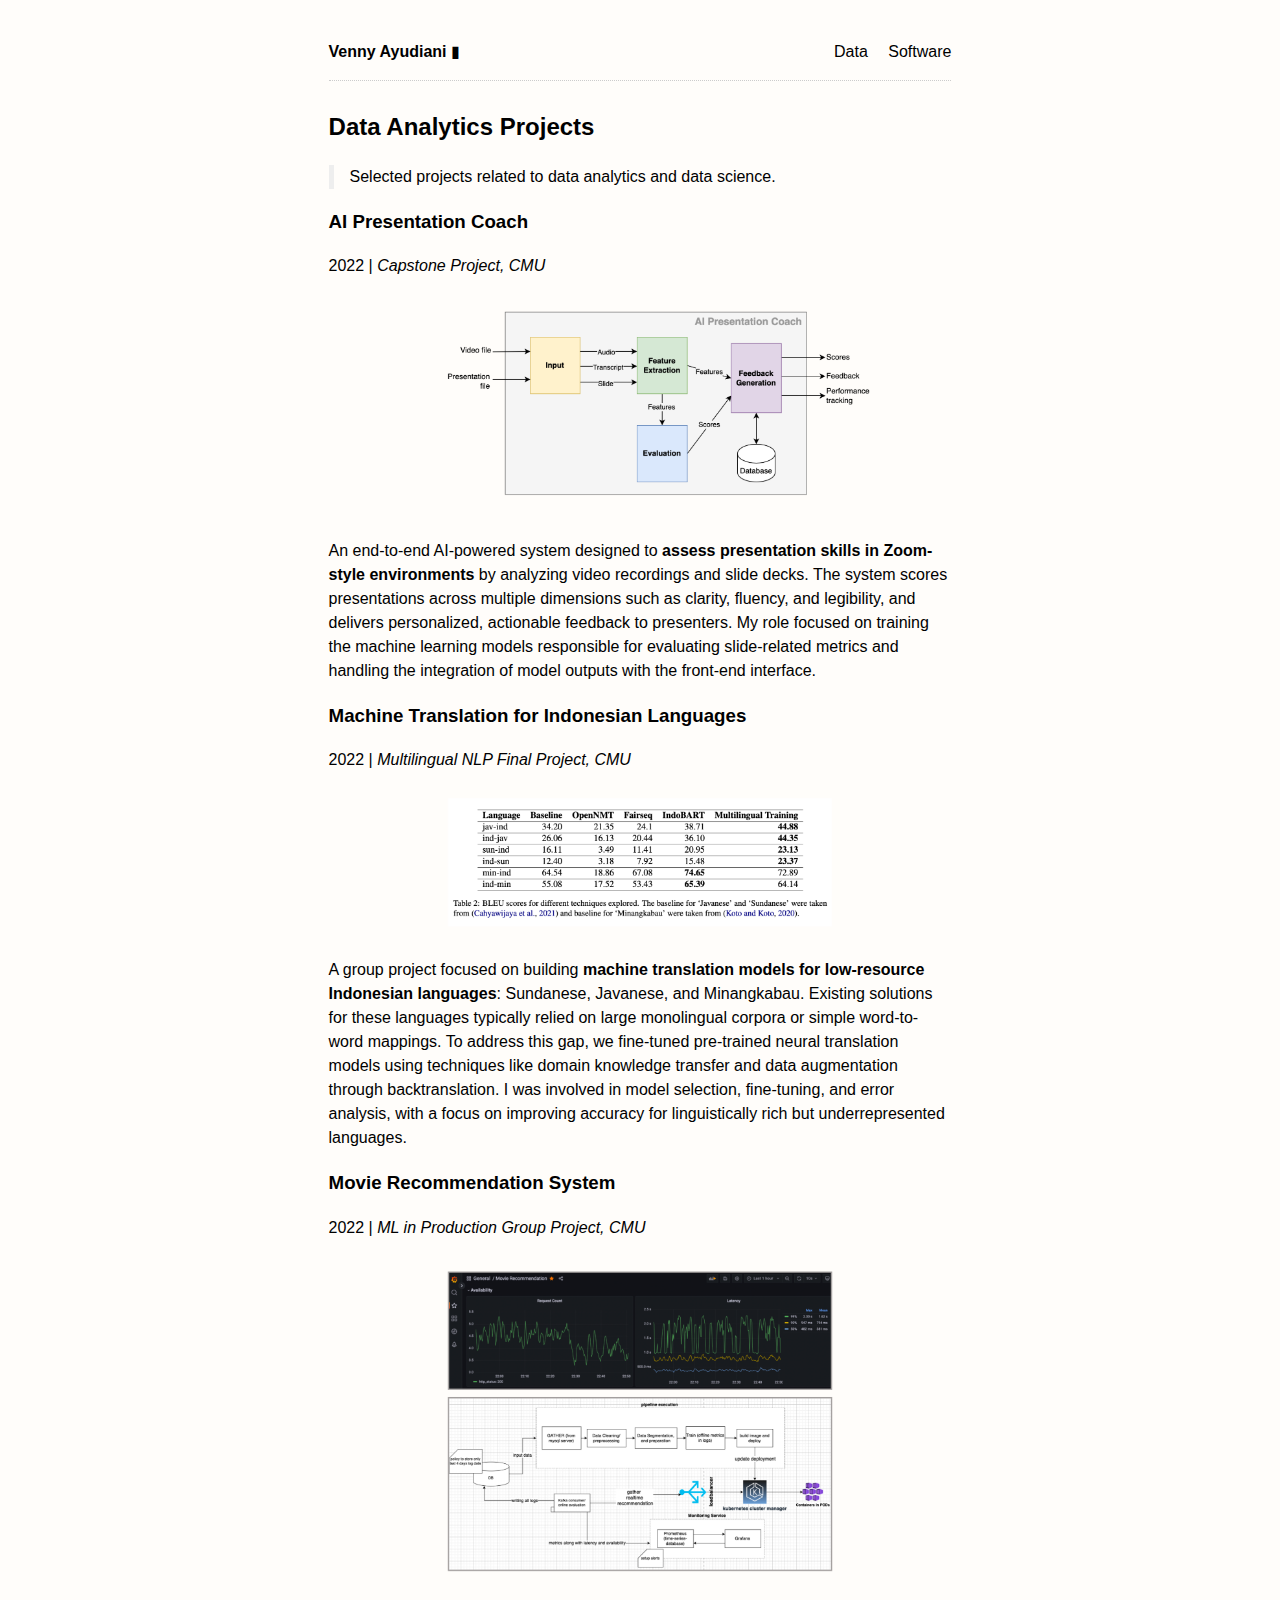
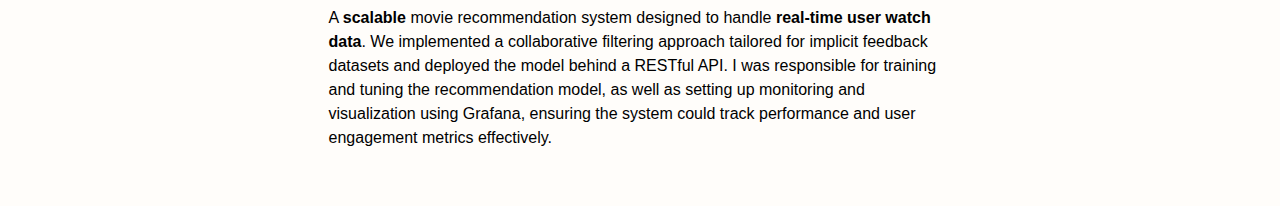
==== data/index.html @ bbbc48a0 "Update site" ====
<!doctype html>
<html lang="en">
  <head>
    <meta charset="utf-8">
    <meta http-equiv="X-UA-Compatible" content="IE=edge">
    <meta name="viewport" content="width=device-width, initial-scale=1">
    <meta name="author" content="Liste - https://vennylaras.github.io/">
    <title>Data Analytics Projects | Venny Ayudiani</title>
    <meta name="description" content="A Landing Page">
    <meta property="og:title" content="Data Analytics Projects" />
<meta property="og:description" content="Selected projects related to data analytics and data science.
 AI Presentation Coach 2022 | Capstone Project, CMU
An end-to-end AI-powered system designed to assess presentation skills in Zoom-style environments by analyzing video recordings and slide decks. The system scores presentations across multiple dimensions such as clarity, fluency, and legibility, and delivers personalized, actionable feedback to presenters. My role focused on training the machine learning models responsible for evaluating slide-related metrics and handling the integration of model outputs with the front-end interface." />
<meta property="og:type" content="article" />
<meta property="og:url" content="https://vennylaras.github.io/data/" /><meta property="article:section" content="" />




    <meta itemprop="name" content="Data Analytics Projects">
<meta itemprop="description" content="Selected projects related to data analytics and data science.
 AI Presentation Coach 2022 | Capstone Project, CMU
An end-to-end AI-powered system designed to assess presentation skills in Zoom-style environments by analyzing video recordings and slide decks. The system scores presentations across multiple dimensions such as clarity, fluency, and legibility, and delivers personalized, actionable feedback to presenters. My role focused on training the machine learning models responsible for evaluating slide-related metrics and handling the integration of model outputs with the front-end interface.">

<meta itemprop="wordCount" content="241">
<meta itemprop="keywords" content="" />
    
    <link rel="canonical" href="https://vennylaras.github.io/data/">
    <link rel="icon" href="https://vennylaras.github.io//assets/favicon.ico">
    <link rel="dns-prefetch" href="https://www.google-analytics.com">
    <link href="https://www.google-analytics.com" rel="preconnect" crossorigin>
    <link rel="alternate" type="application/atom+xml" title="Venny Ayudiani" href="https://vennylaras.github.io//atom.xml" />
    <link rel="alternate" type="application/json" title="Venny Ayudiani" href="https://vennylaras.github.io//feed.json" />
    <link rel="shortcut icon" type="image/png" href="[data-uri]">
    
    
    <style>*,:after,:before{box-sizing:border-box;padding:0}body{font:1rem/1.5 bricolage grotesque,-apple-system,BlinkMacSystemFont,segoe ui,Helvetica,Arial,sans-serif;text-rendering:optimizeLegibility;-webkit-font-smoothing:antialiased;-moz-osx-font-smoothing:grayscale;padding:2rem;background:#fffdfa;color:#000}.skip-link{position:absolute;top:-40px;left:0;background:#eee;z-index:100}.skip-link:focus{top:0}header{display:flex;justify-content:space-between;align-items:center;position:relative;padding-bottom:1rem}header .burger{display:none;background:0 0;border:none;padding:0;cursor:pointer}header .burger span{display:block;width:25px;height:3px;background:#000;margin:5px 0;transition:all .3s ease}@media(max-width:768px){header .burger{display:block;z-index:2}header .nav-menu{position:fixed;top:0;right:-100%;width:100%;height:100vh;background:#fffdfa;padding:2rem;transition:.3s ease;z-index:1}header .nav-menu.active{right:0}header .nav-menu ul{flex-direction:column;align-items:center;width:100%}header .nav-menu ul li{display:block;font-size:1.2rem;border-bottom:1px dotted #000;height:50px;display:flex;justify-content:center;align-items:center}header.menu-open .burger span:first-child{transform:rotate(45deg)translate(5px,6px)}header.menu-open .burger span:nth-child(2){opacity:0}header.menu-open .burger span:last-child{transform:rotate(-45deg)translate(5px,-6px)}}header a{text-decoration:none}header ul{list-style-type:none;padding:0}header li,header a{display:inline}.link{overflow:hidden;text-overflow:ellipsis;white-space:nowrap;overflow:hidden;text-overflow:ellipsis;text-decoration:none}.time{font-variant-numeric:tabular-nums;white-space:nowrap}blockquote{border-left:5px solid #eee;padding-left:1rem;margin:0}a,a:visited{color:inherit}a:hover,a.heading-link{text-decoration:none}pre{padding:.5rem;overflow:auto;overflow-x:scroll;overflow-wrap:normal}code,pre{font-family:San Francisco Mono,Monaco,consolas,lucida console,dejavu sans mono,bitstream vera sans mono,monospace;font-size:normal;font-size:small;background:#eee}code{margin:.1rem;border:none;overflow:visible;overflow-wrap:anywhere}ul{list-style-type:square}ul,ol{padding-left:1.2rem}.list{line-height:2;list-style-type:none;padding-left:0}.list li{padding-bottom:.1rem}.meta{color:#777}.content{max-width:70ch;margin:0 auto}h2.post{padding-top:.5rem}header ul a:first-child{padding-left:1rem}.nav{height:1px;background:#000;content:'';max-width:10%}.list li{display:flex;align-items:baseline}.list li time{flex:initial}.hr-list{margin-top:0;margin-bottom:0;margin-right:.5rem;margin-left:.5rem;height:1px;border:0;border-bottom:1px dotted #ccc;flex:1 0 1rem}.m,hr{border:0;margin:3rem 0}img{max-width:100%;height:auto}.post-date{margin:5% 0}.index-date{color:#9a9a9a}.animate-blink{animation:opacity 1s infinite;opacity:1}@keyframes opacity{0%{opacity:1}50%{opacity:.5}100%{opacity:0}}.tags{display:flex;justify-content:space-between}.tags ul{padding:0;margin:0}.tags li{display:inline}.avatar{height:120px;width:120px;position:relative;margin:-10px 0 0 15px;float:right;border-radius:50%}table{width:100%;border-collapse:collapse}th,td{border:1px solid #ddd;text-align:left;padding:8px}th{background-color:#f2f2f2} </style>
  
    
  
  
  <script type="application/ld+json">
  {
      "@context": "http://schema.org",
      "@type": "BlogPosting",
      "articleSection": "",
      "name": "Data Analytics Projects",
      "headline": "Data Analytics Projects",
      "alternativeHeadline": "",
      "description": "Selected projects related to data analytics and data science.\n AI Presentation Coach 2022 | Capstone Project, CMU\nAn end-to-end AI-powered system designed to assess presentation skills in Zoom-style environments by analyzing video recordings and slide decks. The system scores presentations across multiple dimensions such as clarity, fluency, and legibility, and delivers personalized, actionable feedback to presenters. My role focused on training the machine learning models responsible for evaluating slide-related metrics and handling the integration of model outputs with the front-end interface.",
      "inLanguage": "en-us",
      "isFamilyFriendly": "true",
      "mainEntityOfPage": {
          "@type": "WebPage",
          "@id": "https:\/\/vennylaras.github.io\/data\/"
      },
      "author" : {
          "@type": "Person",
          "name": ""
      },
      "creator" : {
          "@type": "Person",
          "name": ""
      },
      "accountablePerson" : {
          "@type": "Person",
          "name": ""
      },
      "copyrightHolder" : "Venny Ayudiani",
      "copyrightYear" : "0001",
      "dateCreated": "0001-01-01T00:00:00.00Z",
      "datePublished": "0001-01-01T00:00:00.00Z",
      "dateModified": "0001-01-01T00:00:00.00Z",
      "publisher":{
          "@type":"Organization",
          "name": "Venny Ayudiani",
          "url": "https://vennylaras.github.io/",
          "logo": {
              "@type": "ImageObject",
              "url": "https:\/\/vennylaras.github.io\/assets\/favicon.ico",
              "width":"32",
              "height":"32"
          }
      },
      "image": "https://vennylaras.github.io/assets/favicon.ico",
      "url" : "https:\/\/vennylaras.github.io\/data\/",
      "wordCount" : "241",
      "genre" : [ ],
      "keywords" : [ ]
  }
  </script>
  
  
  </head>

<body>
  <a class="skip-link" href="#main">Skip to main</a>
  <main id="main">
  <div class="content">
    <header>
<p style="padding: 0;margin: 0;">
  <a href="/">
    <b>Venny Ayudiani</b>
    <span class="text-stone-500 animate-blink">▮</span>
  </a>
</p>
<ul style="padding: 0;margin: 0;">
  
  
  <li class="">
    <a href="/data/"><span>Data</span></a>
    
  <li class="">
    <a href="/software/"><span>Software</span></a>
    
  </li>
</ul>
</header>
<hr class="hr-list" style="padding: 0;margin: 0;">
    <section>
      <h2 class="post">Data Analytics Projects</h2>
      <blockquote>
<p>Selected projects related to data analytics and data science.</p>
</blockquote>
<h3 id="ai-presentation-coach">AI Presentation Coach</h3>
<p>2022 | <em>Capstone Project, CMU</em></p>
<p><img
  src="/images/data-aipc1.png"
  alt="AI Presentation Coach"
  loading="lazy"
  decoding="async"
  class="full-width"
/>

</p>
<p>An end-to-end AI-powered system designed to <strong>assess presentation skills in Zoom-style environments</strong> by analyzing video recordings and slide decks. The system scores presentations across multiple dimensions such as clarity, fluency, and legibility, and delivers personalized, actionable feedback to presenters. My role focused on training the machine learning models responsible for evaluating slide-related metrics and handling the integration of model outputs with the front-end interface.</p>
<h3 id="machine-translation-for-indonesian-languages">Machine Translation for Indonesian Languages</h3>
<p>2022 | <em>Multilingual NLP Final Project, CMU</em></p>
<p><img
  src="/images/data-mnlp.png"
  alt="Machine Translation for Indonesian Languages"
  loading="lazy"
  decoding="async"
  class="full-width"
/>

</p>
<p>A group project focused on building <strong>machine translation models for low-resource Indonesian languages</strong>: Sundanese, Javanese, and Minangkabau. Existing solutions for these languages typically relied on large monolingual corpora or simple word-to-word mappings. To address this gap, we fine-tuned pre-trained neural translation models using techniques like domain knowledge transfer and data augmentation through backtranslation. I was involved in model selection, fine-tuning, and error analysis, with a focus on improving accuracy for linguistically rich but underrepresented languages.</p>
<h3 id="movie-recommendation-system">Movie Recommendation System</h3>
<p>2022 | <em>ML in Production Group Project, CMU</em></p>
<p><img
  src="/images/data-mlprod.png"
  alt="Movie Recommendation System"
  loading="lazy"
  decoding="async"
  class="full-width"
/>

</p>
<p>A <strong>scalable</strong> movie recommendation system designed to handle <strong>real-time user watch data</strong>. We implemented a collaborative filtering approach tailored for implicit feedback datasets and deployed the model behind a RESTful API. I was responsible for training and tuning the recommendation model, as well as setting up monitoring and visualization using Grafana, ensuring the system could track performance and user engagement metrics effectively.</p>

      
    </section>
    
  </div>
</main>
</body>
</html>
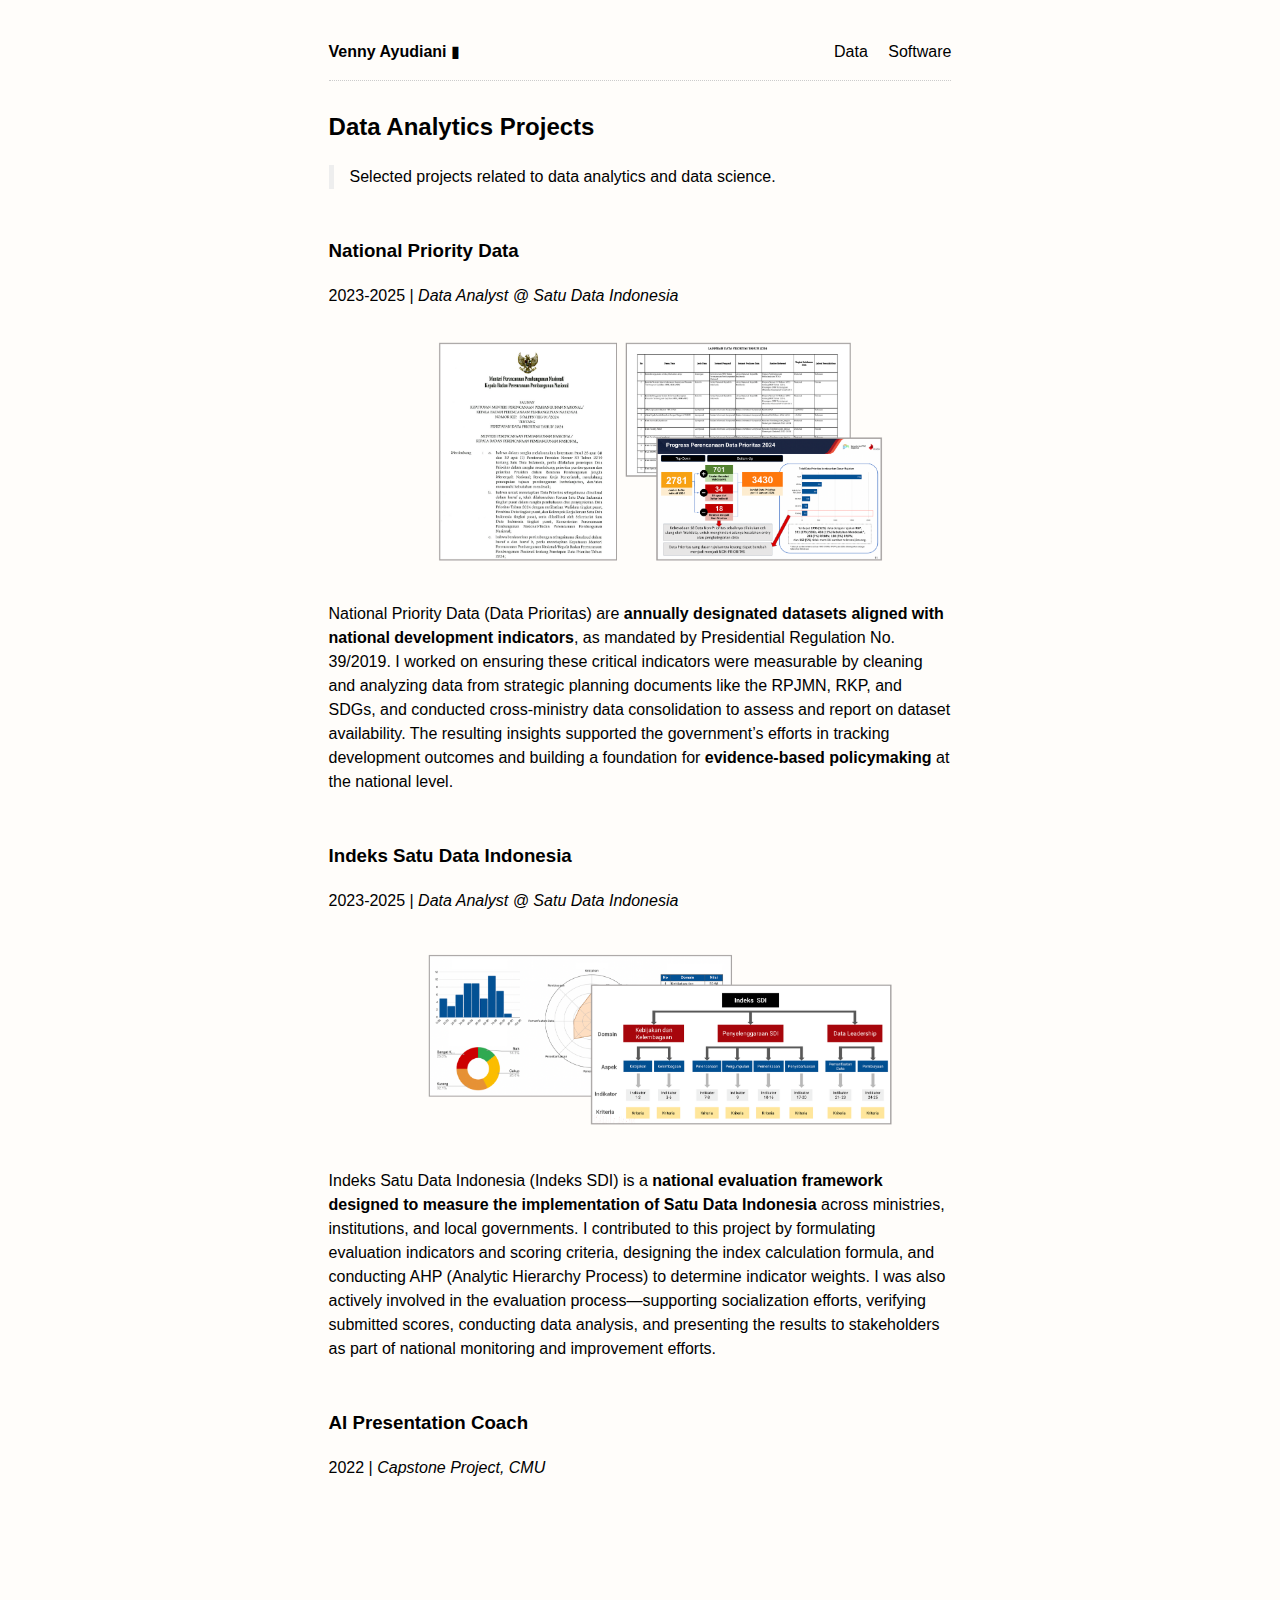
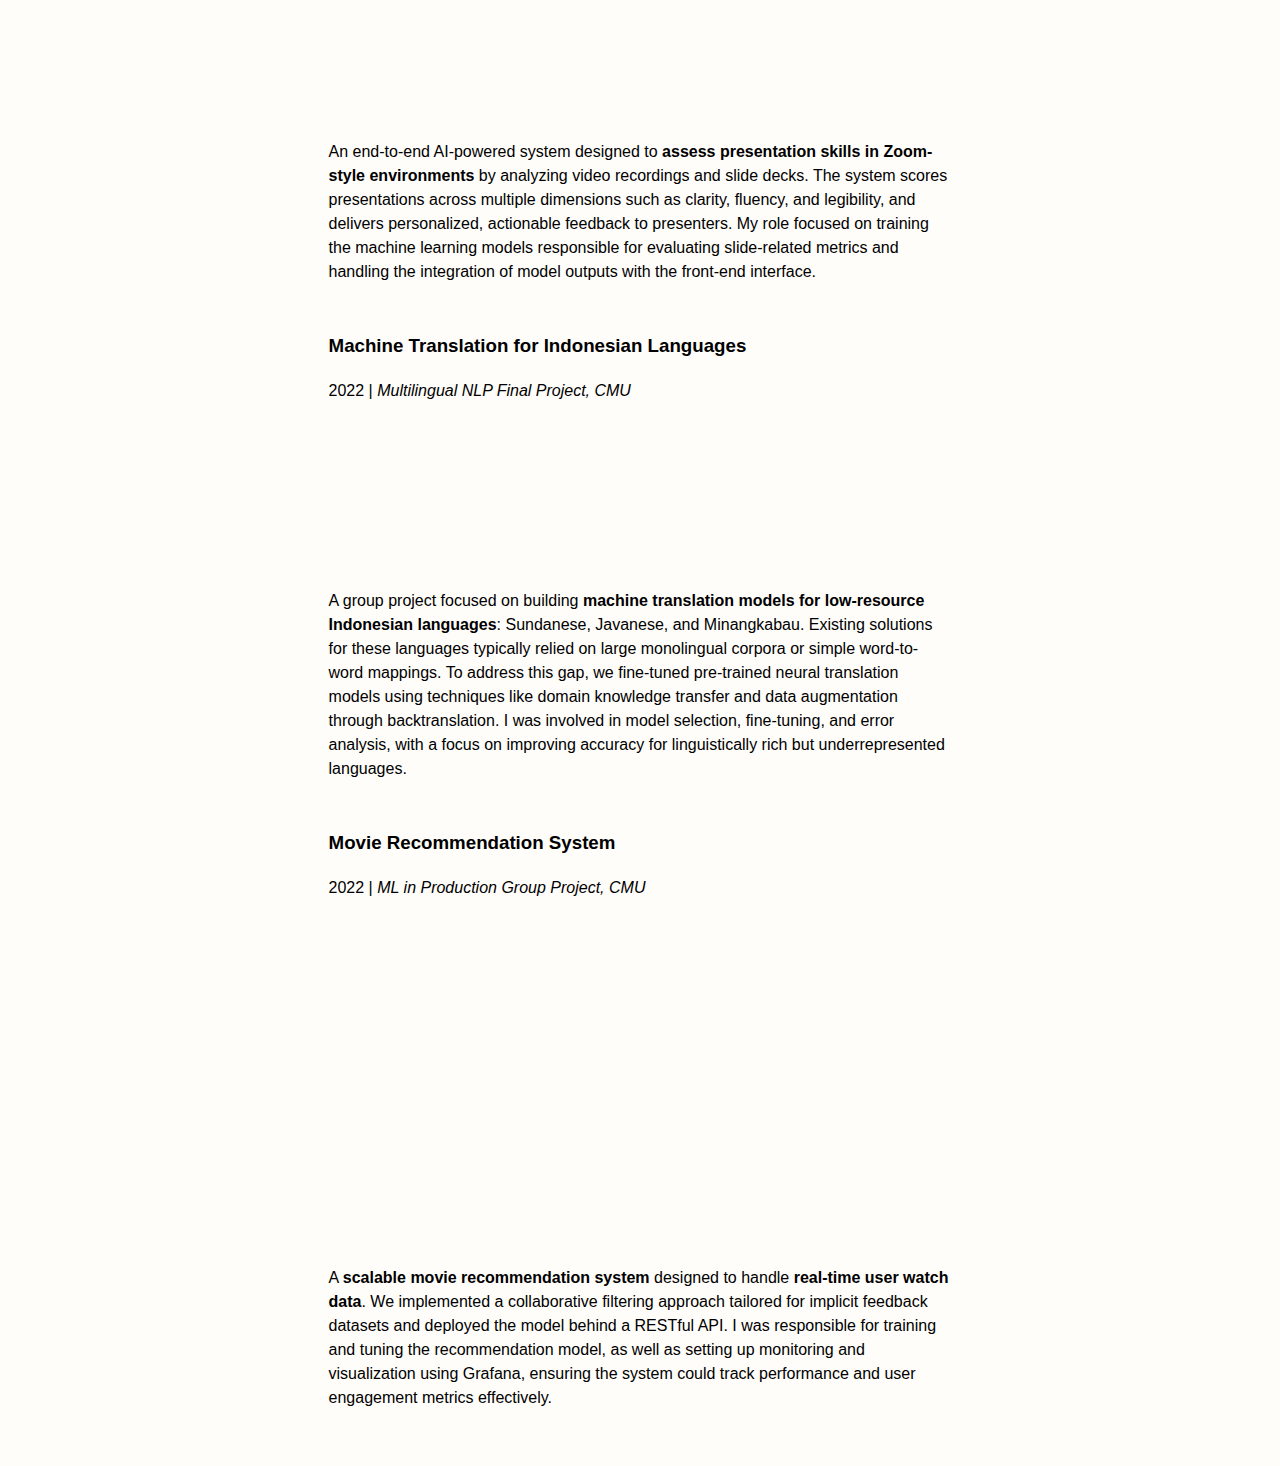
==== commit a583e376: "Add projects" ====
--- a/data/index.html
+++ b/data/index.html
@@ -9,8 +9,8 @@
     <meta name="description" content="A Landing Page">
     <meta property="og:title" content="Data Analytics Projects" />
 <meta property="og:description" content="Selected projects related to data analytics and data science.
- AI Presentation Coach 2022 | Capstone Project, CMU
-An end-to-end AI-powered system designed to assess presentation skills in Zoom-style environments by analyzing video recordings and slide decks. The system scores presentations across multiple dimensions such as clarity, fluency, and legibility, and delivers personalized, actionable feedback to presenters. My role focused on training the machine learning models responsible for evaluating slide-related metrics and handling the integration of model outputs with the front-end interface." />
+  National Priority Data 2023-2025 | Data Analyst @ Satu Data Indonesia
+National Priority Data (Data Prioritas) are annually designated datasets aligned with national development indicators, as mandated by Presidential Regulation No. 39/2019. I worked on ensuring these critical indicators were measurable by cleaning and analyzing data from strategic planning documents like the RPJMN, RKP, and SDGs, and conducted cross-ministry data consolidation to assess and report on dataset availability." />
 <meta property="og:type" content="article" />
 <meta property="og:url" content="https://vennylaras.github.io/data/" /><meta property="article:section" content="" />
 
@@ -19,10 +19,10 @@
 
     <meta itemprop="name" content="Data Analytics Projects">
 <meta itemprop="description" content="Selected projects related to data analytics and data science.
- AI Presentation Coach 2022 | Capstone Project, CMU
-An end-to-end AI-powered system designed to assess presentation skills in Zoom-style environments by analyzing video recordings and slide decks. The system scores presentations across multiple dimensions such as clarity, fluency, and legibility, and delivers personalized, actionable feedback to presenters. My role focused on training the machine learning models responsible for evaluating slide-related metrics and handling the integration of model outputs with the front-end interface.">
+  National Priority Data 2023-2025 | Data Analyst @ Satu Data Indonesia
+National Priority Data (Data Prioritas) are annually designated datasets aligned with national development indicators, as mandated by Presidential Regulation No. 39/2019. I worked on ensuring these critical indicators were measurable by cleaning and analyzing data from strategic planning documents like the RPJMN, RKP, and SDGs, and conducted cross-ministry data consolidation to assess and report on dataset availability.">
 
-<meta itemprop="wordCount" content="241">
+<meta itemprop="wordCount" content="427">
 <meta itemprop="keywords" content="" />
     
     <link rel="canonical" href="https://vennylaras.github.io/data/">
@@ -34,7 +34,7 @@
     <link rel="shortcut icon" type="image/png" href="[data-uri]">
     
     
-    <style>*,:after,:before{box-sizing:border-box;padding:0}body{font:1rem/1.5 bricolage grotesque,-apple-system,BlinkMacSystemFont,segoe ui,Helvetica,Arial,sans-serif;text-rendering:optimizeLegibility;-webkit-font-smoothing:antialiased;-moz-osx-font-smoothing:grayscale;padding:2rem;background:#fffdfa;color:#000}.skip-link{position:absolute;top:-40px;left:0;background:#eee;z-index:100}.skip-link:focus{top:0}header{display:flex;justify-content:space-between;align-items:center;position:relative;padding-bottom:1rem}header .burger{display:none;background:0 0;border:none;padding:0;cursor:pointer}header .burger span{display:block;width:25px;height:3px;background:#000;margin:5px 0;transition:all .3s ease}@media(max-width:768px){header .burger{display:block;z-index:2}header .nav-menu{position:fixed;top:0;right:-100%;width:100%;height:100vh;background:#fffdfa;padding:2rem;transition:.3s ease;z-index:1}header .nav-menu.active{right:0}header .nav-menu ul{flex-direction:column;align-items:center;width:100%}header .nav-menu ul li{display:block;font-size:1.2rem;border-bottom:1px dotted #000;height:50px;display:flex;justify-content:center;align-items:center}header.menu-open .burger span:first-child{transform:rotate(45deg)translate(5px,6px)}header.menu-open .burger span:nth-child(2){opacity:0}header.menu-open .burger span:last-child{transform:rotate(-45deg)translate(5px,-6px)}}header a{text-decoration:none}header ul{list-style-type:none;padding:0}header li,header a{display:inline}.link{overflow:hidden;text-overflow:ellipsis;white-space:nowrap;overflow:hidden;text-overflow:ellipsis;text-decoration:none}.time{font-variant-numeric:tabular-nums;white-space:nowrap}blockquote{border-left:5px solid #eee;padding-left:1rem;margin:0}a,a:visited{color:inherit}a:hover,a.heading-link{text-decoration:none}pre{padding:.5rem;overflow:auto;overflow-x:scroll;overflow-wrap:normal}code,pre{font-family:San Francisco Mono,Monaco,consolas,lucida console,dejavu sans mono,bitstream vera sans mono,monospace;font-size:normal;font-size:small;background:#eee}code{margin:.1rem;border:none;overflow:visible;overflow-wrap:anywhere}ul{list-style-type:square}ul,ol{padding-left:1.2rem}.list{line-height:2;list-style-type:none;padding-left:0}.list li{padding-bottom:.1rem}.meta{color:#777}.content{max-width:70ch;margin:0 auto}h2.post{padding-top:.5rem}header ul a:first-child{padding-left:1rem}.nav{height:1px;background:#000;content:'';max-width:10%}.list li{display:flex;align-items:baseline}.list li time{flex:initial}.hr-list{margin-top:0;margin-bottom:0;margin-right:.5rem;margin-left:.5rem;height:1px;border:0;border-bottom:1px dotted #ccc;flex:1 0 1rem}.m,hr{border:0;margin:3rem 0}img{max-width:100%;height:auto}.post-date{margin:5% 0}.index-date{color:#9a9a9a}.animate-blink{animation:opacity 1s infinite;opacity:1}@keyframes opacity{0%{opacity:1}50%{opacity:.5}100%{opacity:0}}.tags{display:flex;justify-content:space-between}.tags ul{padding:0;margin:0}.tags li{display:inline}.avatar{height:120px;width:120px;position:relative;margin:-10px 0 0 15px;float:right;border-radius:50%}table{width:100%;border-collapse:collapse}th,td{border:1px solid #ddd;text-align:left;padding:8px}th{background-color:#f2f2f2} </style>
+    <style>*,:after,:before{box-sizing:border-box;padding:0}body{font:1rem/1.5 bricolage grotesque,-apple-system,BlinkMacSystemFont,segoe ui,Helvetica,Arial,sans-serif;text-rendering:optimizeLegibility;-webkit-font-smoothing:antialiased;-moz-osx-font-smoothing:grayscale;padding:2rem;background:#fffdfa;color:#000}.skip-link{position:absolute;top:-40px;left:0;background:#eee;z-index:100}.skip-link:focus{top:0}header{display:flex;justify-content:space-between;align-items:center;position:relative;padding-bottom:1rem}header .burger{display:none;background:0 0;border:none;padding:0;cursor:pointer}header .burger span{display:block;width:25px;height:3px;background:#000;margin:5px 0;transition:all .3s ease}@media(max-width:768px){header .burger{display:block;z-index:2}header .nav-menu{position:fixed;top:0;right:-100%;width:100%;height:100vh;background:#fffdfa;padding:2rem;transition:.3s ease;z-index:1}header .nav-menu.active{right:0}header .nav-menu ul{flex-direction:column;align-items:center;width:100%}header .nav-menu ul li{display:block;font-size:1.2rem;border-bottom:1px dotted #000;height:50px;display:flex;justify-content:center;align-items:center}header.menu-open .burger span:first-child{transform:rotate(45deg)translate(5px,6px)}header.menu-open .burger span:nth-child(2){opacity:0}header.menu-open .burger span:last-child{transform:rotate(-45deg)translate(5px,-6px)}}header a{text-decoration:none}header ul{list-style-type:none;padding:0}header li,header a{display:inline}.link{overflow:hidden;text-overflow:ellipsis;white-space:nowrap;overflow:hidden;text-overflow:ellipsis;text-decoration:none}.time{font-variant-numeric:tabular-nums;white-space:nowrap}blockquote{border-left:5px solid #eee;padding-left:1rem;margin:0}a,a:visited{color:inherit}a:hover,a.heading-link{text-decoration:none}pre{padding:.5rem;overflow:auto;overflow-x:scroll;overflow-wrap:normal}code,pre{font-family:San Francisco Mono,Monaco,consolas,lucida console,dejavu sans mono,bitstream vera sans mono,monospace;font-size:normal;font-size:small;background:#eee}code{margin:.1rem;border:none;overflow:visible;overflow-wrap:anywhere}ul{list-style-type:square}ul,ol{padding-left:1.2rem}.list{line-height:2;list-style-type:none;padding-left:0}.list li{padding-bottom:.1rem}.meta{color:#777}.content{max-width:70ch;margin:0 auto}h2.post{padding-top:.5rem}header ul a:first-child{padding-left:1rem}.nav{height:1px;background:#000;content:'';max-width:10%}.list li{display:flex;align-items:baseline}.list li time{flex:initial}.hr-list{margin-top:0;margin-bottom:0;margin-right:.5rem;margin-left:.5rem;height:1px;border:0;border-bottom:1px dotted #ccc;flex:1 0 1rem}.m,hr{border:0;margin:1.5rem 0}img{max-width:100%;height:auto}.post-date{margin:5% 0}.index-date{color:#9a9a9a}.animate-blink{animation:opacity 1s infinite;opacity:1}@keyframes opacity{0%{opacity:1}50%{opacity:.5}100%{opacity:0}}.tags{display:flex;justify-content:space-between}.tags ul{padding:0;margin:0}.tags li{display:inline}.avatar{height:120px;width:120px;position:relative;margin:-10px 0 0 15px;float:right;border-radius:50%}table{width:100%;border-collapse:collapse}th,td{border:1px solid #ddd;text-align:left;padding:8px}th{background-color:#f2f2f2} </style>
   
     
   
@@ -47,7 +47,7 @@
       "name": "Data Analytics Projects",
       "headline": "Data Analytics Projects",
       "alternativeHeadline": "",
-      "description": "Selected projects related to data analytics and data science.\n AI Presentation Coach 2022 | Capstone Project, CMU\nAn end-to-end AI-powered system designed to assess presentation skills in Zoom-style environments by analyzing video recordings and slide decks. The system scores presentations across multiple dimensions such as clarity, fluency, and legibility, and delivers personalized, actionable feedback to presenters. My role focused on training the machine learning models responsible for evaluating slide-related metrics and handling the integration of model outputs with the front-end interface.",
+      "description": "Selected projects related to data analytics and data science.\n  National Priority Data 2023-2025 | Data Analyst @ Satu Data Indonesia\nNational Priority Data (Data Prioritas) are annually designated datasets aligned with national development indicators, as mandated by Presidential Regulation No. 39\/2019. I worked on ensuring these critical indicators were measurable by cleaning and analyzing data from strategic planning documents like the RPJMN, RKP, and SDGs, and conducted cross-ministry data consolidation to assess and report on dataset availability.",
       "inLanguage": "en-us",
       "isFamilyFriendly": "true",
       "mainEntityOfPage": {
@@ -84,7 +84,7 @@
       },
       "image": "https://vennylaras.github.io/assets/favicon.ico",
       "url" : "https:\/\/vennylaras.github.io\/data\/",
-      "wordCount" : "241",
+      "wordCount" : "427",
       "genre" : [ ],
       "keywords" : [ ]
   }
@@ -122,6 +122,33 @@
       <blockquote>
 <p>Selected projects related to data analytics and data science.</p>
 </blockquote>
+<hr>
+<h3 id="national-priority-data">National Priority Data</h3>
+<p>2023-2025 | <em>Data Analyst @ Satu Data Indonesia</em></p>
+<p><img
+  src="/images/data-dp.png"
+  alt="National Priority Data"
+  loading="lazy"
+  decoding="async"
+  class="full-width"
+/>
+
+</p>
+<p>National Priority Data (Data Prioritas) are <strong>annually designated datasets aligned with national development indicators</strong>, as mandated by Presidential Regulation No. 39/2019. I worked on ensuring these critical indicators were measurable by cleaning and analyzing data from strategic planning documents like the RPJMN, RKP, and SDGs, and conducted cross-ministry data consolidation to assess and report on dataset availability. The resulting insights supported the government’s efforts in tracking development outcomes and building a foundation for <strong>evidence-based policymaking</strong> at the national level.</p>
+<hr>
+<h3 id="indeks-satu-data-indonesia">Indeks Satu Data Indonesia</h3>
+<p>2023-2025 | <em>Data Analyst @ Satu Data Indonesia</em></p>
+<p><img
+  src="/images/data-indeks.png"
+  alt="Indeks Satu Data Indonesia"
+  loading="lazy"
+  decoding="async"
+  class="full-width"
+/>
+
+</p>
+<p>Indeks Satu Data Indonesia (Indeks SDI) is a <strong>national evaluation framework designed to measure the implementation of Satu Data Indonesia</strong> across ministries, institutions, and local governments. I contributed to this project by formulating evaluation indicators and scoring criteria, designing the index calculation formula, and conducting AHP (Analytic Hierarchy Process) to determine indicator weights. I was also actively involved in the evaluation process—supporting socialization efforts, verifying submitted scores, conducting data analysis, and presenting the results to stakeholders as part of national monitoring and improvement efforts.</p>
+<hr>
 <h3 id="ai-presentation-coach">AI Presentation Coach</h3>
 <p>2022 | <em>Capstone Project, CMU</em></p>
 <p><img
@@ -134,6 +161,7 @@
 
 </p>
 <p>An end-to-end AI-powered system designed to <strong>assess presentation skills in Zoom-style environments</strong> by analyzing video recordings and slide decks. The system scores presentations across multiple dimensions such as clarity, fluency, and legibility, and delivers personalized, actionable feedback to presenters. My role focused on training the machine learning models responsible for evaluating slide-related metrics and handling the integration of model outputs with the front-end interface.</p>
+<hr>
 <h3 id="machine-translation-for-indonesian-languages">Machine Translation for Indonesian Languages</h3>
 <p>2022 | <em>Multilingual NLP Final Project, CMU</em></p>
 <p><img
@@ -146,6 +174,7 @@
 
 </p>
 <p>A group project focused on building <strong>machine translation models for low-resource Indonesian languages</strong>: Sundanese, Javanese, and Minangkabau. Existing solutions for these languages typically relied on large monolingual corpora or simple word-to-word mappings. To address this gap, we fine-tuned pre-trained neural translation models using techniques like domain knowledge transfer and data augmentation through backtranslation. I was involved in model selection, fine-tuning, and error analysis, with a focus on improving accuracy for linguistically rich but underrepresented languages.</p>
+<hr>
 <h3 id="movie-recommendation-system">Movie Recommendation System</h3>
 <p>2022 | <em>ML in Production Group Project, CMU</em></p>
 <p><img
@@ -157,7 +186,7 @@
 />
 
 </p>
-<p>A <strong>scalable</strong> movie recommendation system designed to handle <strong>real-time user watch data</strong>. We implemented a collaborative filtering approach tailored for implicit feedback datasets and deployed the model behind a RESTful API. I was responsible for training and tuning the recommendation model, as well as setting up monitoring and visualization using Grafana, ensuring the system could track performance and user engagement metrics effectively.</p>
+<p>A <strong>scalable movie recommendation system</strong> designed to handle <strong>real-time user watch data</strong>. We implemented a collaborative filtering approach tailored for implicit feedback datasets and deployed the model behind a RESTful API. I was responsible for training and tuning the recommendation model, as well as setting up monitoring and visualization using Grafana, ensuring the system could track performance and user engagement metrics effectively.</p>
 
       
     </section>
